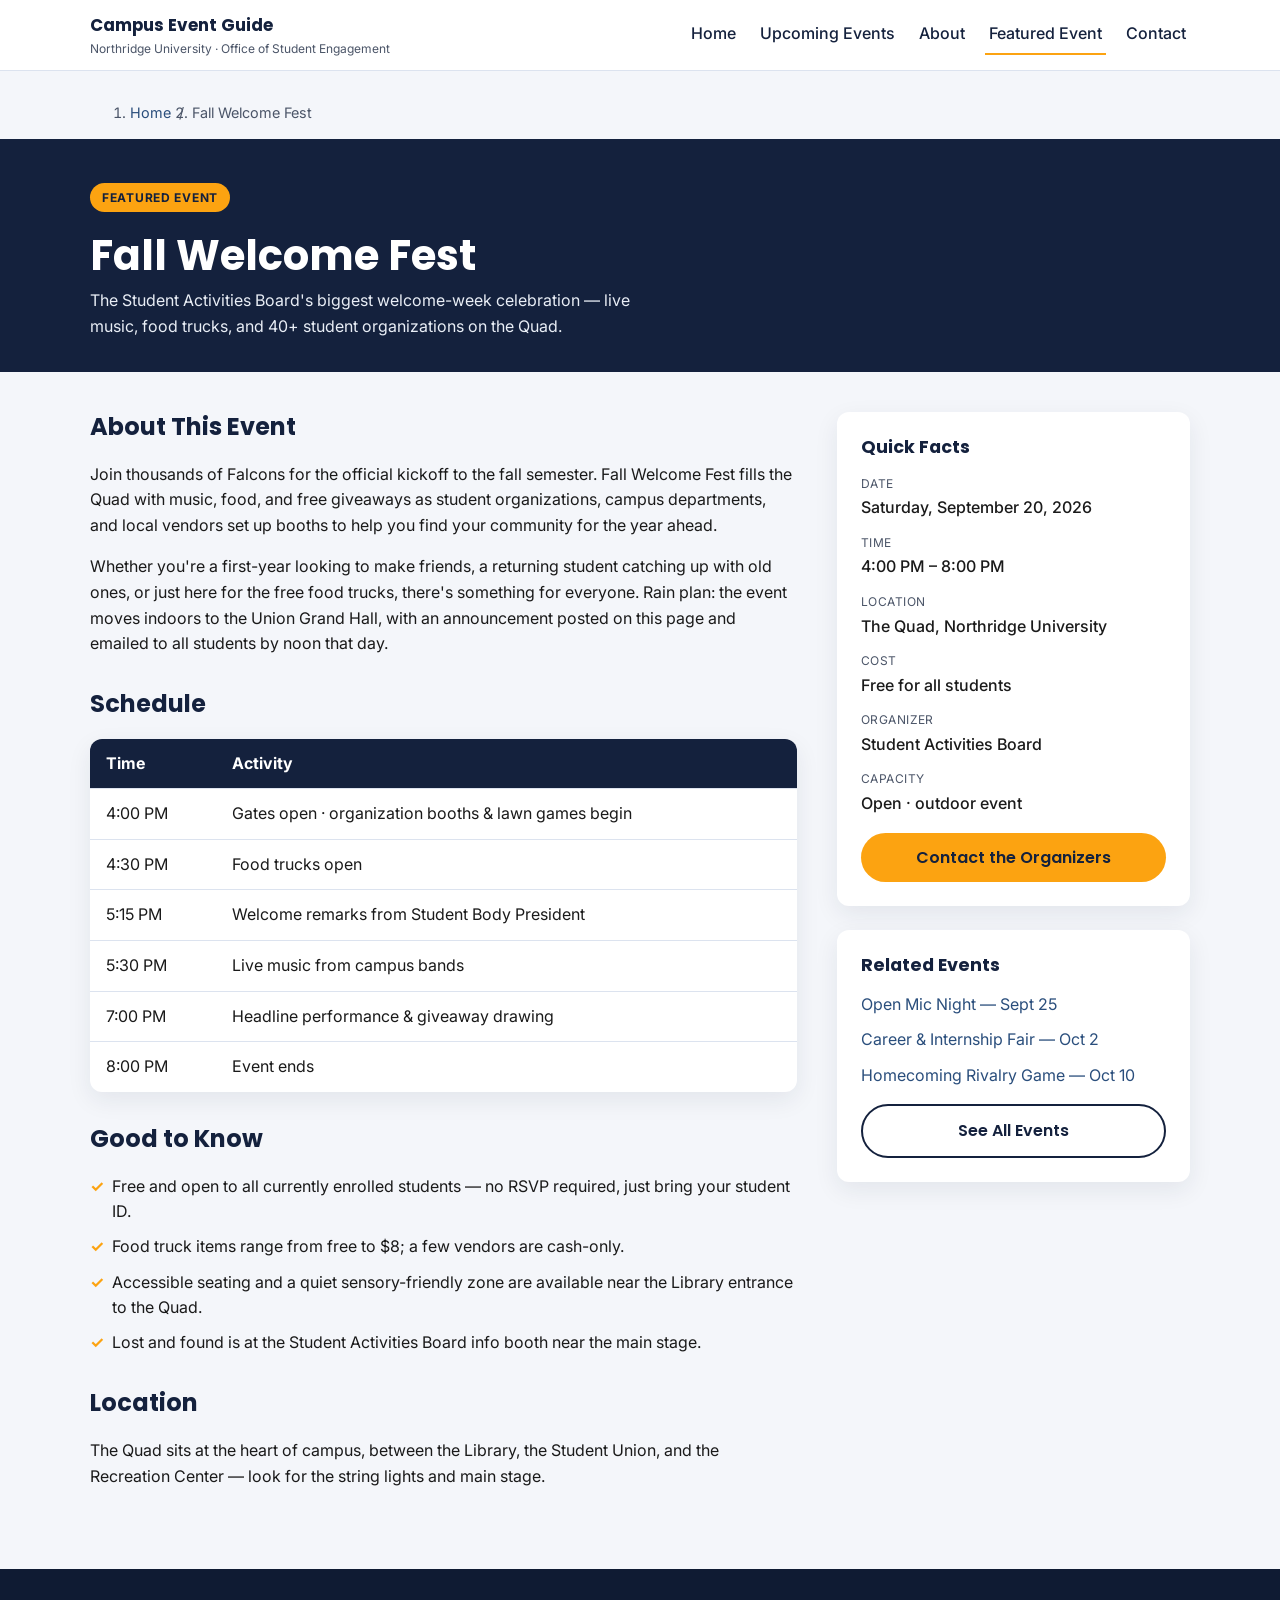
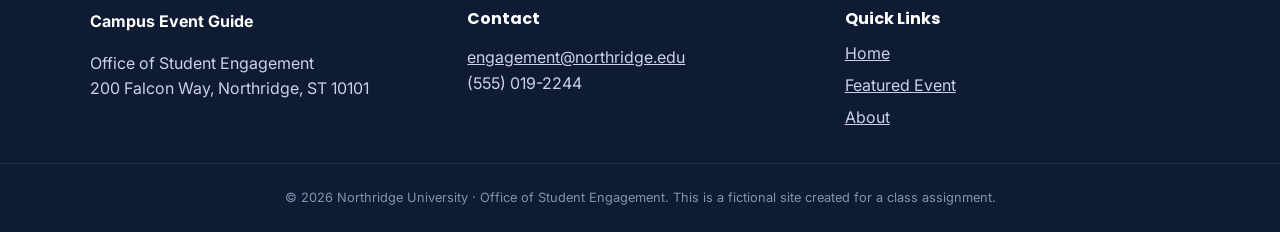
==== event.html @ b92c603f "Added index, event, and stylesheet files. Also created nav bar" ====
<!DOCTYPE html>
<html lang="en">
<head>
  <meta charset="UTF-8">
  <meta name="viewport" content="width=device-width, initial-scale=1.0">
  <title>Fall Welcome Fest | Campus Event Guide</title>
  <meta name="description" content="Details for the Fall Welcome Fest on the Quad — schedule, location, and everything you need to know, from the Northridge University Office of Student Engagement.">
  <link rel="preconnect" href="https://fonts.googleapis.com">
  <link rel="preconnect" href="https://fonts.gstatic.com" crossorigin>
  <link href="https://fonts.googleapis.com/css2?family=Inter:wght@400;500;600&family=Poppins:wght@600;700&display=swap" rel="stylesheet">
  <link rel="stylesheet" href="css/styles.css">
</head>
<body>
  <a class="skip-link" href="#main">Skip to main content</a>

  <header class="site-header">
    <div class="container header-inner">
      <a class="brand" href="index.html">
        <span class="brand-text">
          <strong>Campus Event Guide</strong>
          <small>Northridge University · Office of Student Engagement</small>
        </span>
      </a>
      <nav class="site-nav" aria-label="Primary">
        <ul>
          <li><a href="index.html">Home</a></li>
          <li><a href="index.html#events">Upcoming Events</a></li>
          <li><a href="index.html#about">About</a></li>
          <li><a href="event.html" aria-current="page">Featured Event</a></li>
          <li><a href="index.html#contact">Contact</a></li>
        </ul>
      </nav>
    </div>
  </header>

  <main id="main">
    <nav class="breadcrumb container" aria-label="Breadcrumb">
      <ol>
        <li><a href="index.html">Home</a></li>
        <li aria-current="page">Fall Welcome Fest</li>
      </ol>
    </nav>

    <section class="event-hero">
      <div class="container event-hero-content">
        <p class="tag">Featured Event</p>
        <h1>Fall Welcome Fest</h1>
        <p class="event-hero-lede">The Student Activities Board's biggest welcome-week celebration — live music, food trucks, and 40+ student organizations on the Quad.</p>
      </div>
    </section>

    <section class="event-details container">
      <div class="event-details-grid">
        <div class="event-main">
          <h2>About This Event</h2>
          <p>Join thousands of Falcons for the official kickoff to the fall semester. Fall Welcome Fest fills the Quad with music, food, and free giveaways as student organizations, campus departments, and local vendors set up booths to help you find your community for the year ahead.</p>
          <p>Whether you're a first-year looking to make friends, a returning student catching up with old ones, or just here for the free food trucks, there's something for everyone. Rain plan: the event moves indoors to the Union Grand Hall, with an announcement posted on this page and emailed to all students by noon that day.</p>

          <h2>Schedule</h2>
          <table class="schedule-table">
            <caption class="sr-only">Fall Welcome Fest schedule for September 20, 2026</caption>
            <thead>
              <tr>
                <th scope="col">Time</th>
                <th scope="col">Activity</th>
              </tr>
            </thead>
            <tbody>
              <tr><td>4:00 PM</td><td>Gates open · organization booths &amp; lawn games begin</td></tr>
              <tr><td>4:30 PM</td><td>Food trucks open</td></tr>
              <tr><td>5:15 PM</td><td>Welcome remarks from Student Body President</td></tr>
              <tr><td>5:30 PM</td><td>Live music from campus bands</td></tr>
              <tr><td>7:00 PM</td><td>Headline performance &amp; giveaway drawing</td></tr>
              <tr><td>8:00 PM</td><td>Event ends</td></tr>
            </tbody>
          </table>

          <h2>Good to Know</h2>
          <ul class="info-list">
            <li>Free and open to all currently enrolled students — no RSVP required, just bring your student ID.</li>
            <li>Food truck items range from free to $8; a few vendors are cash-only.</li>
            <li>Accessible seating and a quiet sensory-friendly zone are available near the Library entrance to the Quad.</li>
            <li>Lost and found is at the Student Activities Board info booth near the main stage.</li>
          </ul>

          <h2>Location</h2>
          <p>The Quad sits at the heart of campus, between the Library, the Student Union, and the Recreation Center — look for the string lights and main stage.</p>
        </div>

        <aside class="event-sidebar" aria-label="Event quick facts">
          <div class="fact-card">
            <h2>Quick Facts</h2>
            <dl>
              <dt>Date</dt>
              <dd>Saturday, September 20, 2026</dd>
              <dt>Time</dt>
              <dd>4:00 PM – 8:00 PM</dd>
              <dt>Location</dt>
              <dd>The Quad, Northridge University</dd>
              <dt>Cost</dt>
              <dd>Free for all students</dd>
              <dt>Organizer</dt>
              <dd>Student Activities Board</dd>
              <dt>Capacity</dt>
              <dd>Open · outdoor event</dd>
            </dl>
            <a class="btn btn-primary btn-block" href="mailto:engagement@northridge.edu?subject=Fall%20Welcome%20Fest%20Question">Contact the Organizers</a>
          </div>

          <div class="fact-card">
            <h2>Related Events</h2>
            <ul class="related-list">
              <li><a href="index.html#events">Open Mic Night — Sept 25</a></li>
              <li><a href="index.html#events">Career &amp; Internship Fair — Oct 2</a></li>
              <li><a href="index.html#events">Homecoming Rivalry Game — Oct 10</a></li>
            </ul>
            <a class="btn btn-ghost btn-block" href="index.html#events">See All Events</a>
          </div>
        </aside>
      </div>
    </section>
  </main>

  <footer class="site-footer">
    <div class="container footer-inner">
      <div>
        <div class="brand">
          <strong>Campus Event Guide</strong>
        </div>
        <p>Office of Student Engagement<br>
        200 Falcon Way, Northridge, ST 10101</p>
      </div>
      <div>
        <h3>Contact</h3>
        <p><a href="mailto:engagement@northridge.edu">engagement@northridge.edu</a><br>
        (555) 019-2244</p>
      </div>
      <div>
        <h3>Quick Links</h3>
        <ul class="footer-links">
          <li><a href="index.html">Home</a></li>
          <li><a href="event.html">Featured Event</a></li>
          <li><a href="index.html#about">About</a></li>
        </ul>
      </div>
    </div>
    <p class="copyright">© 2026 Northridge University · Office of Student Engagement. This is a fictional site created for a class assignment.</p>
  </footer>
</body>
</html>
---- css/styles.css ----
/* ===========================================================
   Campus Event Guide — Northridge University
   Mobile-first stylesheet. Breakpoints: 600px (tablet), 900px (desktop)
   =========================================================== */

:root {
  --color-navy: #14213D;
  --color-navy-light: #2A4E7C;
  --color-gold: #FCA311;
  --color-bg: #F4F6FA;
  --color-surface: #FFFFFF;
  --color-text: #1A1A1A;
  --color-text-muted: #4B5568;
  --color-border: #DCE3EF;

  --font-heading: "Poppins", "Segoe UI", Arial, sans-serif;
  --font-body: "Inter", "Segoe UI", Arial, sans-serif;

  --radius: 12px;
  --shadow: 0 8px 24px rgba(20, 33, 61, 0.08);
  --container-width: 1140px;
}

/* ---------- Reset ---------- */
*, *::before, *::after { box-sizing: border-box; }
html { scroll-behavior: smooth; }
body {
  margin: 0;
  font-family: var(--font-body);
  color: var(--color-text);
  background: var(--color-bg);
  line-height: 1.6;
}
img { max-width: 100%; display: block; }
a { color: var(--color-navy-light); }
h1, h2, h3 { font-family: var(--font-heading); color: var(--color-navy); line-height: 1.25; }
ul { margin: 0; padding: 0; list-style: none; }

.sr-only {
  position: absolute;
  width: 1px; height: 1px;
  padding: 0; margin: -1px;
  overflow: hidden;
  clip: rect(0, 0, 0, 0);
  white-space: nowrap;
  border: 0;
}

.skip-link {
  position: absolute;
  left: -999px;
  top: 0;
  background: var(--color-gold);
  color: var(--color-navy);
  padding: 0.75rem 1.25rem;
  font-weight: 600;
  z-index: 100;
  border-radius: 0 0 8px 0;
}
.skip-link:focus {
  left: 0;
}

:focus-visible {
  outline: 3px solid var(--color-gold);
  outline-offset: 2px;
}

.container {
  width: 100%;
  max-width: var(--container-width);
  margin-inline: auto;
  padding-inline: 1.25rem;
}

/* ---------- Buttons ---------- */
.btn {
  display: inline-block;
  font-family: var(--font-heading);
  font-weight: 600;
  text-decoration: none;
  padding: 0.75rem 1.5rem;
  border-radius: 999px;
  transition: transform 0.15s ease, box-shadow 0.15s ease;
}
.btn-primary {
  background: var(--color-gold);
  color: var(--color-navy);
}
.btn-primary:hover { transform: translateY(-2px); box-shadow: var(--shadow); }
.btn-ghost {
  background: transparent;
  color: var(--color-surface);
  border: 2px solid var(--color-surface);
}
.btn-ghost:hover { background: rgba(255,255,255,0.12); }
.event-details .btn-ghost {
  color: var(--color-navy);
  border-color: var(--color-navy);
}
.btn-block { display: block; text-align: center; margin-top: 1rem; }

/* ---------- Header ---------- */
.site-header {
  background: var(--color-surface);
  border-bottom: 1px solid var(--color-border);
  position: sticky;
  top: 0;
  z-index: 50;
}
.header-inner {
  display: flex;
  flex-direction: column;
  gap: 0.75rem;
  padding-block: 0.75rem;
}
.brand {
  display: flex;
  align-items: center;
  gap: 0.75rem;
  text-decoration: none;
  color: var(--color-navy);
}
.brand-text { display: flex; flex-direction: column; }
.brand-text strong { font-family: var(--font-heading); font-size: 1.05rem; }
.brand-text small { color: var(--color-text-muted); font-size: 0.75rem; }

.site-nav ul {
  display: flex;
  flex-wrap: wrap;
  gap: 0.25rem 1rem;
}
.site-nav a {
  display: inline-block;
  padding: 0.4rem 0.25rem;
  text-decoration: none;
  color: var(--color-navy);
  font-weight: 500;
  border-bottom: 2px solid transparent;
}
.site-nav a:hover,
.site-nav a[aria-current="page"] {
  border-bottom-color: var(--color-gold);
}

/* ---------- Hero ---------- */
.hero {
  color: var(--color-surface);
  background: var(--color-navy);
}
.hero-inner {
  padding-block: 4rem 3.5rem;
  max-width: 720px;
}
.eyebrow {
  text-transform: uppercase;
  letter-spacing: 0.08em;
  font-weight: 600;
  color: var(--color-gold);
  font-size: 0.85rem;
  margin: 0 0 0.5rem;
}
.hero h1 {
  color: var(--color-surface);
  font-size: 2rem;
  margin: 0 0 1rem;
}
.hero-lede {
  font-size: 1.05rem;
  color: #E9EEF6;
  margin: 0 0 1.75rem;
}
.hero-actions {
  display: flex;
  flex-wrap: wrap;
  gap: 0.85rem;
}

/* ---------- Featured event card ---------- */
.featured {
  padding-block: 3rem;
}
.featured-card {
  background: var(--color-surface);
  border-radius: var(--radius);
  box-shadow: var(--shadow);
  overflow: hidden;
  display: grid;
  grid-template-columns: 1fr;
}
.featured-content { padding: 1.75rem; }
.tag {
  display: inline-block;
  background: var(--color-gold);
  color: var(--color-navy);
  font-weight: 700;
  font-size: 0.75rem;
  text-transform: uppercase;
  letter-spacing: 0.06em;
  padding: 0.3rem 0.75rem;
  border-radius: 999px;
  margin-bottom: 0.75rem;
}
.featured-content h2 { font-size: 1.6rem; margin: 0 0 0.75rem; }
.meta-list {
  display: grid;
  gap: 0.35rem;
  margin: 0 0 1rem;
  color: var(--color-text-muted);
}
.featured-content p { margin: 0 0 1.25rem; }

/* ---------- Events grid ---------- */
.events { padding-block: 1rem 3.5rem; }
.events h2 { margin-bottom: 0.4rem; }
.section-lede { color: var(--color-text-muted); margin: 0 0 1.75rem; }

.event-grid {
  display: grid;
  grid-template-columns: 1fr;
  gap: 1.5rem;
}
.event-card {
  background: var(--color-surface);
  border-radius: var(--radius);
  box-shadow: var(--shadow);
  overflow: hidden;
  display: flex;
  flex-direction: column;
}
.event-card-body { padding: 1.25rem; }
.event-date {
  color: var(--color-gold);
  font-weight: 700;
  font-size: 0.85rem;
  text-transform: uppercase;
  letter-spacing: 0.03em;
  margin: 0 0 0.4rem;
}
.event-card h3 { margin: 0 0 0.35rem; font-size: 1.15rem; }
.event-location { color: var(--color-text-muted); margin: 0 0 0.6rem; font-size: 0.9rem; }
.event-card-body p:last-child { margin-bottom: 0; }

/* ---------- About ---------- */
.about { padding-block: 3.5rem; background: var(--color-navy); color: #E9EEF6; }
.about h2 { color: var(--color-surface); }
.about-inner { max-width: 800px; }
.org-list {
  display: flex;
  flex-wrap: wrap;
  gap: 0.6rem;
  margin-top: 1.5rem;
}
.org-list span {
  background: rgba(255,255,255,0.08);
  border: 1px solid rgba(255,255,255,0.2);
  padding: 0.4rem 0.9rem;
  border-radius: 999px;
  font-size: 0.85rem;
}

/* ---------- Footer ---------- */
.site-footer {
  background: #0F1B33;
  color: #C9D3E5;
  padding-block: 2.5rem 1.5rem;
}
.footer-inner {
  display: grid;
  gap: 2rem;
  grid-template-columns: 1fr;
}
.site-footer .brand { color: var(--color-surface); margin-bottom: 0.75rem; }
.site-footer h3 { color: var(--color-surface); font-size: 1rem; margin: 0 0 0.75rem; }
.site-footer a { color: #C9D3E5; }
.footer-links { display: grid; gap: 0.4rem; }
.copyright {
  text-align: center;
  font-size: 0.8rem;
  color: #8592AC;
  margin: 2rem 0 0;
  padding-top: 1.5rem;
  border-top: 1px solid rgba(255,255,255,0.08);
}

/* ---------- Breadcrumb ---------- */
.breadcrumb { padding-block: 1rem 0; }
.breadcrumb ol { display: flex; gap: 0.5rem; flex-wrap: wrap; font-size: 0.9rem; color: var(--color-text-muted); }
.breadcrumb li:not(:last-child)::after { content: "/"; margin-left: 0.5rem; }
.breadcrumb a { text-decoration: none; }

/* ---------- Event detail hero ---------- */
.event-hero {
  color: var(--color-surface);
  background: var(--color-navy);
  margin-top: 0.5rem;
}
.event-hero-content { padding-block: 2rem; }
.event-hero-content h1 { color: var(--color-surface); font-size: 1.9rem; margin: 0.4rem 0; }
.event-hero-lede { max-width: 560px; color: #E9EEF6; margin: 0; }

/* ---------- Event details layout ---------- */
.event-details { padding-block: 2.5rem 4rem; }
.event-details-grid {
  display: grid;
  grid-template-columns: 1fr;
  gap: 2.5rem;
}
.event-main h2 { margin-top: 2rem; }
.event-main h2:first-child { margin-top: 0; }

.schedule-table {
  width: 100%;
  border-collapse: collapse;
  background: var(--color-surface);
  border-radius: var(--radius);
  overflow: hidden;
  box-shadow: var(--shadow);
}
.schedule-table th, .schedule-table td {
  text-align: left;
  padding: 0.75rem 1rem;
  border-bottom: 1px solid var(--color-border);
}
.schedule-table th { background: var(--color-navy); color: var(--color-surface); }
.schedule-table tr:last-child td { border-bottom: none; }

.info-list { display: grid; gap: 0.6rem; }
.info-list li {
  padding-left: 1.4rem;
  position: relative;
}
.info-list li::before {
  content: "✓";
  position: absolute;
  left: 0;
  color: var(--color-gold);
  font-weight: 700;
}

/* ---------- Sidebar ---------- */
.event-sidebar { display: grid; gap: 1.5rem; align-content: start; }
.fact-card {
  background: var(--color-surface);
  border-radius: var(--radius);
  box-shadow: var(--shadow);
  padding: 1.5rem;
}
.fact-card h2 { font-size: 1.1rem; margin: 0 0 1rem; }
.fact-card dl { margin: 0; }
.fact-card dt {
  font-size: 0.75rem;
  text-transform: uppercase;
  letter-spacing: 0.04em;
  color: var(--color-text-muted);
  margin-top: 0.75rem;
}
.fact-card dt:first-child { margin-top: 0; }
.fact-card dd { margin: 0.15rem 0 0; font-weight: 500; }
.related-list { display: grid; gap: 0.6rem; }
.related-list a { text-decoration: none; }
.related-list a:hover { text-decoration: underline; }

/* ===========================================================
   Tablet and up
   =========================================================== */
@media (min-width: 600px) {
  .header-inner {
    flex-direction: row;
    align-items: center;
    justify-content: space-between;
  }
  .hero h1 { font-size: 2.5rem; }
  .event-grid { grid-template-columns: repeat(2, 1fr); }
  .footer-inner { grid-template-columns: repeat(3, 1fr); }
}

/* ===========================================================
   Desktop and up
   =========================================================== */
@media (min-width: 900px) {
  .hero h1 { font-size: 3rem; }
  .hero-inner { padding-block: 6rem 5rem; }
  .event-grid { grid-template-columns: repeat(3, 1fr); }
  .event-details-grid { grid-template-columns: 2fr 1fr; }
  .event-hero-content h1 { font-size: 2.6rem; }
}
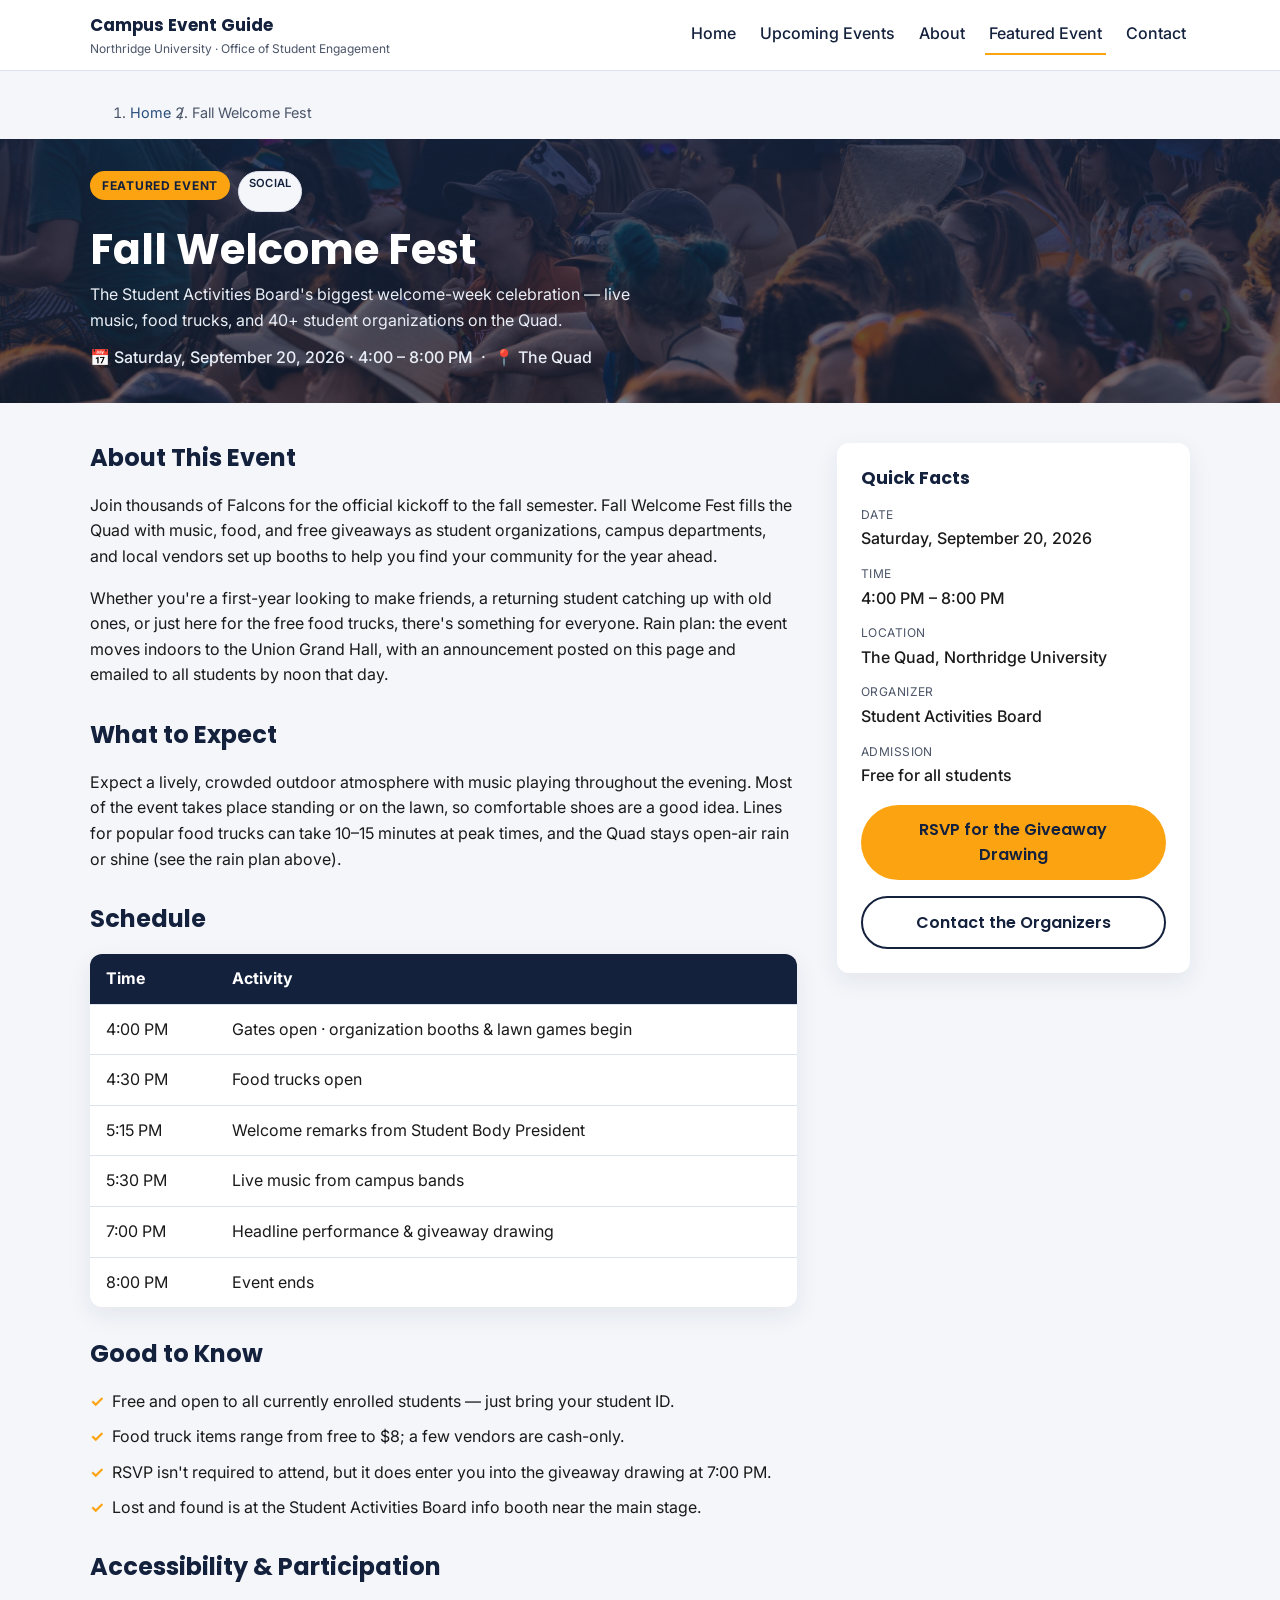
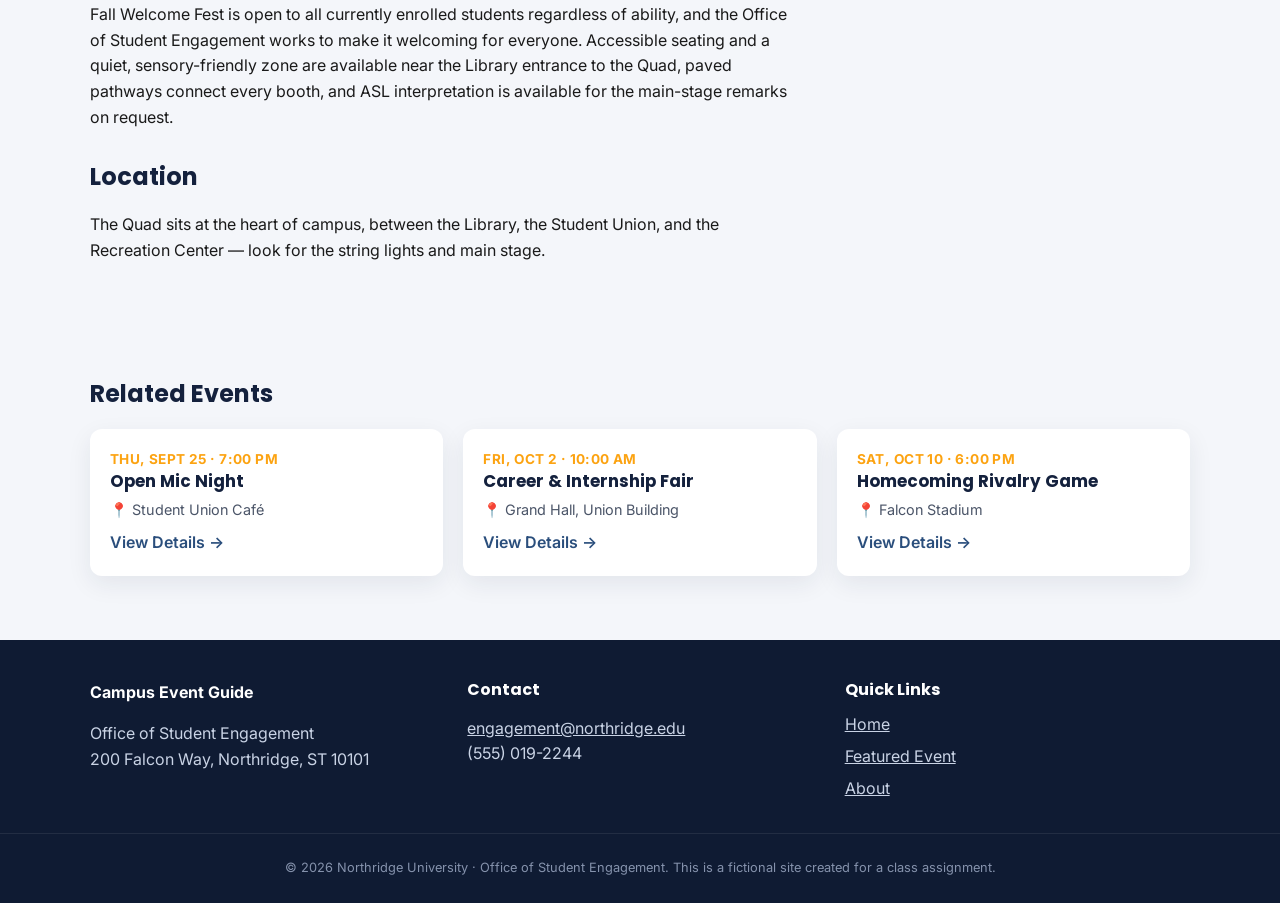
==== commit 340a1479: "Rebuilt event.html" ====
--- a/event.html
+++ b/event.html
@@ -42,10 +42,16 @@
     </nav>
 
     <section class="event-hero">
+      <img class="event-hero-img" src="images/welcome-fest.jpg" alt="Wide view of festival tents and string lights on the Quad during Fall Welcome Fest">
+      <div class="hero-overlay"></div>
       <div class="container event-hero-content">
-        <p class="tag">Featured Event</p>
+        <div class="event-hero-tags">
+          <span class="tag">Featured Event</span>
+          <span class="category-tag">Social</span>
+        </div>
         <h1>Fall Welcome Fest</h1>
         <p class="event-hero-lede">The Student Activities Board's biggest welcome-week celebration — live music, food trucks, and 40+ student organizations on the Quad.</p>
+        <p class="event-hero-meta">📅 Saturday, September 20, 2026 · 4:00 – 8:00 PM &nbsp;·&nbsp; 📍 The Quad</p>
       </div>
     </section>
 
@@ -55,6 +61,9 @@
           <h2>About This Event</h2>
           <p>Join thousands of Falcons for the official kickoff to the fall semester. Fall Welcome Fest fills the Quad with music, food, and free giveaways as student organizations, campus departments, and local vendors set up booths to help you find your community for the year ahead.</p>
           <p>Whether you're a first-year looking to make friends, a returning student catching up with old ones, or just here for the free food trucks, there's something for everyone. Rain plan: the event moves indoors to the Union Grand Hall, with an announcement posted on this page and emailed to all students by noon that day.</p>
+
+          <h2>What to Expect</h2>
+          <p>Expect a lively, crowded outdoor atmosphere with music playing throughout the evening. Most of the event takes place standing or on the lawn, so comfortable shoes are a good idea. Lines for popular food trucks can take 10–15 minutes at peak times, and the Quad stays open-air rain or shine (see the rain plan above).</p>
 
           <h2>Schedule</h2>
           <table class="schedule-table">
@@ -77,11 +86,14 @@
 
           <h2>Good to Know</h2>
           <ul class="info-list">
-            <li>Free and open to all currently enrolled students — no RSVP required, just bring your student ID.</li>
+            <li>Free and open to all currently enrolled students — just bring your student ID.</li>
             <li>Food truck items range from free to $8; a few vendors are cash-only.</li>
-            <li>Accessible seating and a quiet sensory-friendly zone are available near the Library entrance to the Quad.</li>
+            <li>RSVP isn't required to attend, but it does enter you into the giveaway drawing at 7:00 PM.</li>
             <li>Lost and found is at the Student Activities Board info booth near the main stage.</li>
           </ul>
+
+          <h2>Accessibility &amp; Participation</h2>
+          <p>Fall Welcome Fest is open to all currently enrolled students regardless of ability, and the Office of Student Engagement works to make it welcoming for everyone. Accessible seating and a quiet, sensory-friendly zone are available near the Library entrance to the Quad, paved pathways connect every booth, and ASL interpretation is available for the main-stage remarks on request.</p>
 
           <h2>Location</h2>
           <p>The Quad sits at the heart of campus, between the Library, the Student Union, and the Recreation Center — look for the string lights and main stage.</p>
@@ -97,27 +109,40 @@
               <dd>4:00 PM – 8:00 PM</dd>
               <dt>Location</dt>
               <dd>The Quad, Northridge University</dd>
-              <dt>Cost</dt>
-              <dd>Free for all students</dd>
               <dt>Organizer</dt>
               <dd>Student Activities Board</dd>
-              <dt>Capacity</dt>
-              <dd>Open · outdoor event</dd>
+              <dt>Admission</dt>
+              <dd>Free for all students</dd>
             </dl>
-            <a class="btn btn-primary btn-block" href="mailto:engagement@northridge.edu?subject=Fall%20Welcome%20Fest%20Question">Contact the Organizers</a>
-          </div>
-
-          <div class="fact-card">
-            <h2>Related Events</h2>
-            <ul class="related-list">
-              <li><a href="index.html#events">Open Mic Night — Sept 25</a></li>
-              <li><a href="index.html#events">Career &amp; Internship Fair — Oct 2</a></li>
-              <li><a href="index.html#events">Homecoming Rivalry Game — Oct 10</a></li>
-            </ul>
-            <a class="btn btn-ghost btn-block" href="index.html#events">See All Events</a>
+            <a class="btn btn-primary btn-block" href="mailto:engagement@northridge.edu?subject=Fall%20Welcome%20Fest%20RSVP">RSVP for the Giveaway Drawing</a>
+            <a class="btn btn-ghost btn-block" href="mailto:engagement@northridge.edu?subject=Fall%20Welcome%20Fest%20Question">Contact the Organizers</a>
           </div>
         </aside>
       </div>
+    </section>
+
+    <section class="related-events container" aria-labelledby="related-heading">
+      <h2 id="related-heading">Related Events</h2>
+      <ul class="related-events-list">
+        <li class="related-event-card">
+          <p class="event-date">Thu, Sept 25 · 7:00 PM</p>
+          <h3>Open Mic Night</h3>
+          <p class="event-location">📍 Student Union Café</p>
+          <a class="details-link" href="index.html#events" aria-label="View details for Open Mic Night">View Details →</a>
+        </li>
+        <li class="related-event-card">
+          <p class="event-date">Fri, Oct 2 · 10:00 AM</p>
+          <h3>Career &amp; Internship Fair</h3>
+          <p class="event-location">📍 Grand Hall, Union Building</p>
+          <a class="details-link" href="index.html#events" aria-label="View details for the Career and Internship Fair">View Details →</a>
+        </li>
+        <li class="related-event-card">
+          <p class="event-date">Sat, Oct 10 · 6:00 PM</p>
+          <h3>Homecoming Rivalry Game</h3>
+          <p class="event-location">📍 Falcon Stadium</p>
+          <a class="details-link" href="index.html#events" aria-label="View details for the Homecoming Rivalry Game">View Details →</a>
+        </li>
+      </ul>
     </section>
   </main>
 
--- a/css/styles.css
+++ b/css/styles.css
@@ -145,10 +145,28 @@
 
 /* ---------- Hero ---------- */
 .hero {
+  position: relative;
   color: var(--color-surface);
   background: var(--color-navy);
+  overflow: hidden;
+}
+.hero-bg {
+  position: absolute;
+  inset: 0;
+  width: 100%;
+  height: 100%;
+  object-fit: cover;
+  z-index: 0;
+}
+.hero-overlay {
+  position: absolute;
+  inset: 0;
+  background: linear-gradient(180deg, rgba(20, 33, 61, 0.8), rgba(20, 33, 61, 0.6));
+  z-index: 1;
 }
 .hero-inner {
+  position: relative;
+  z-index: 2;
   padding-block: 4rem 3.5rem;
   max-width: 720px;
 }
@@ -228,36 +246,51 @@
   display: flex;
   flex-direction: column;
 }
-.event-card-body { padding: 1.25rem; }
+.event-card img { width: 100%; height: 170px; object-fit: cover; }
+.event-card-body { padding: 1.25rem; display: flex; flex-direction: column; flex-grow: 1; }
+.event-card-meta {
+  display: flex;
+  align-items: center;
+  justify-content: space-between;
+  gap: 0.5rem;
+  margin: 0 0 0.4rem;
+}
 .event-date {
   color: var(--color-gold);
   font-weight: 700;
   font-size: 0.85rem;
   text-transform: uppercase;
   letter-spacing: 0.03em;
-  margin: 0 0 0.4rem;
+  margin: 0;
+}
+.category-tag {
+  flex-shrink: 0;
+  background: var(--color-bg);
+  color: var(--color-navy);
+  border: 1px solid var(--color-border);
+  font-size: 0.7rem;
+  font-weight: 600;
+  text-transform: uppercase;
+  letter-spacing: 0.03em;
+  padding: 0.2rem 0.6rem;
+  border-radius: 999px;
 }
 .event-card h3 { margin: 0 0 0.35rem; font-size: 1.15rem; }
 .event-location { color: var(--color-text-muted); margin: 0 0 0.6rem; font-size: 0.9rem; }
-.event-card-body p:last-child { margin-bottom: 0; }
+.event-card-body p:last-of-type { margin-bottom: 1rem; }
+.details-link {
+  display: inline-block;
+  margin-top: auto;
+  font-weight: 600;
+  text-decoration: none;
+}
+.details-link:hover { text-decoration: underline; }
 
 /* ---------- About ---------- */
 .about { padding-block: 3.5rem; background: var(--color-navy); color: #E9EEF6; }
 .about h2 { color: var(--color-surface); }
 .about-inner { max-width: 800px; }
-.org-list {
-  display: flex;
-  flex-wrap: wrap;
-  gap: 0.6rem;
-  margin-top: 1.5rem;
-}
-.org-list span {
-  background: rgba(255,255,255,0.08);
-  border: 1px solid rgba(255,255,255,0.2);
-  padding: 0.4rem 0.9rem;
-  border-radius: 999px;
-  font-size: 0.85rem;
-}
+.about-benefits { margin-top: 1.5rem; }
 
 /* ---------- Footer ---------- */
 .site-footer {
@@ -291,13 +324,25 @@
 
 /* ---------- Event detail hero ---------- */
 .event-hero {
+  position: relative;
   color: var(--color-surface);
   background: var(--color-navy);
+  overflow: hidden;
   margin-top: 0.5rem;
 }
-.event-hero-content { padding-block: 2rem; }
+.event-hero-img {
+  position: absolute;
+  inset: 0;
+  width: 100%;
+  height: 100%;
+  object-fit: cover;
+  z-index: 0;
+}
+.event-hero-content { position: relative; z-index: 2; padding-block: 2rem; }
+.event-hero-tags { display: flex; flex-wrap: wrap; gap: 0.5rem; margin-bottom: 0.75rem; }
 .event-hero-content h1 { color: var(--color-surface); font-size: 1.9rem; margin: 0.4rem 0; }
-.event-hero-lede { max-width: 560px; color: #E9EEF6; margin: 0; }
+.event-hero-lede { max-width: 560px; color: #E9EEF6; margin: 0 0 0.75rem; }
+.event-hero-meta { max-width: 560px; color: #E9EEF6; margin: 0; font-weight: 500; }
 
 /* ---------- Event details layout ---------- */
 .event-details { padding-block: 2.5rem 4rem; }
@@ -357,9 +402,23 @@
 }
 .fact-card dt:first-child { margin-top: 0; }
 .fact-card dd { margin: 0.15rem 0 0; font-weight: 500; }
-.related-list { display: grid; gap: 0.6rem; }
-.related-list a { text-decoration: none; }
-.related-list a:hover { text-decoration: underline; }
+
+/* ---------- Related events (flexbox, wraps) ---------- */
+.related-events { padding-block: 1rem 4rem; }
+.related-events h2 { margin-bottom: 1.25rem; }
+.related-events-list {
+  display: flex;
+  flex-wrap: wrap;
+  gap: 1.25rem;
+}
+.related-event-card {
+  flex: 1 1 220px;
+  background: var(--color-surface);
+  border-radius: var(--radius);
+  box-shadow: var(--shadow);
+  padding: 1.25rem;
+}
+.related-event-card h3 { margin: 0 0 0.35rem; font-size: 1.05rem; }
 
 /* ===========================================================
    Tablet and up
@@ -383,5 +442,6 @@
   .hero-inner { padding-block: 6rem 5rem; }
   .event-grid { grid-template-columns: repeat(3, 1fr); }
   .event-details-grid { grid-template-columns: 2fr 1fr; }
+  .event-hero-img { height: 380px; }
   .event-hero-content h1 { font-size: 2.6rem; }
 }
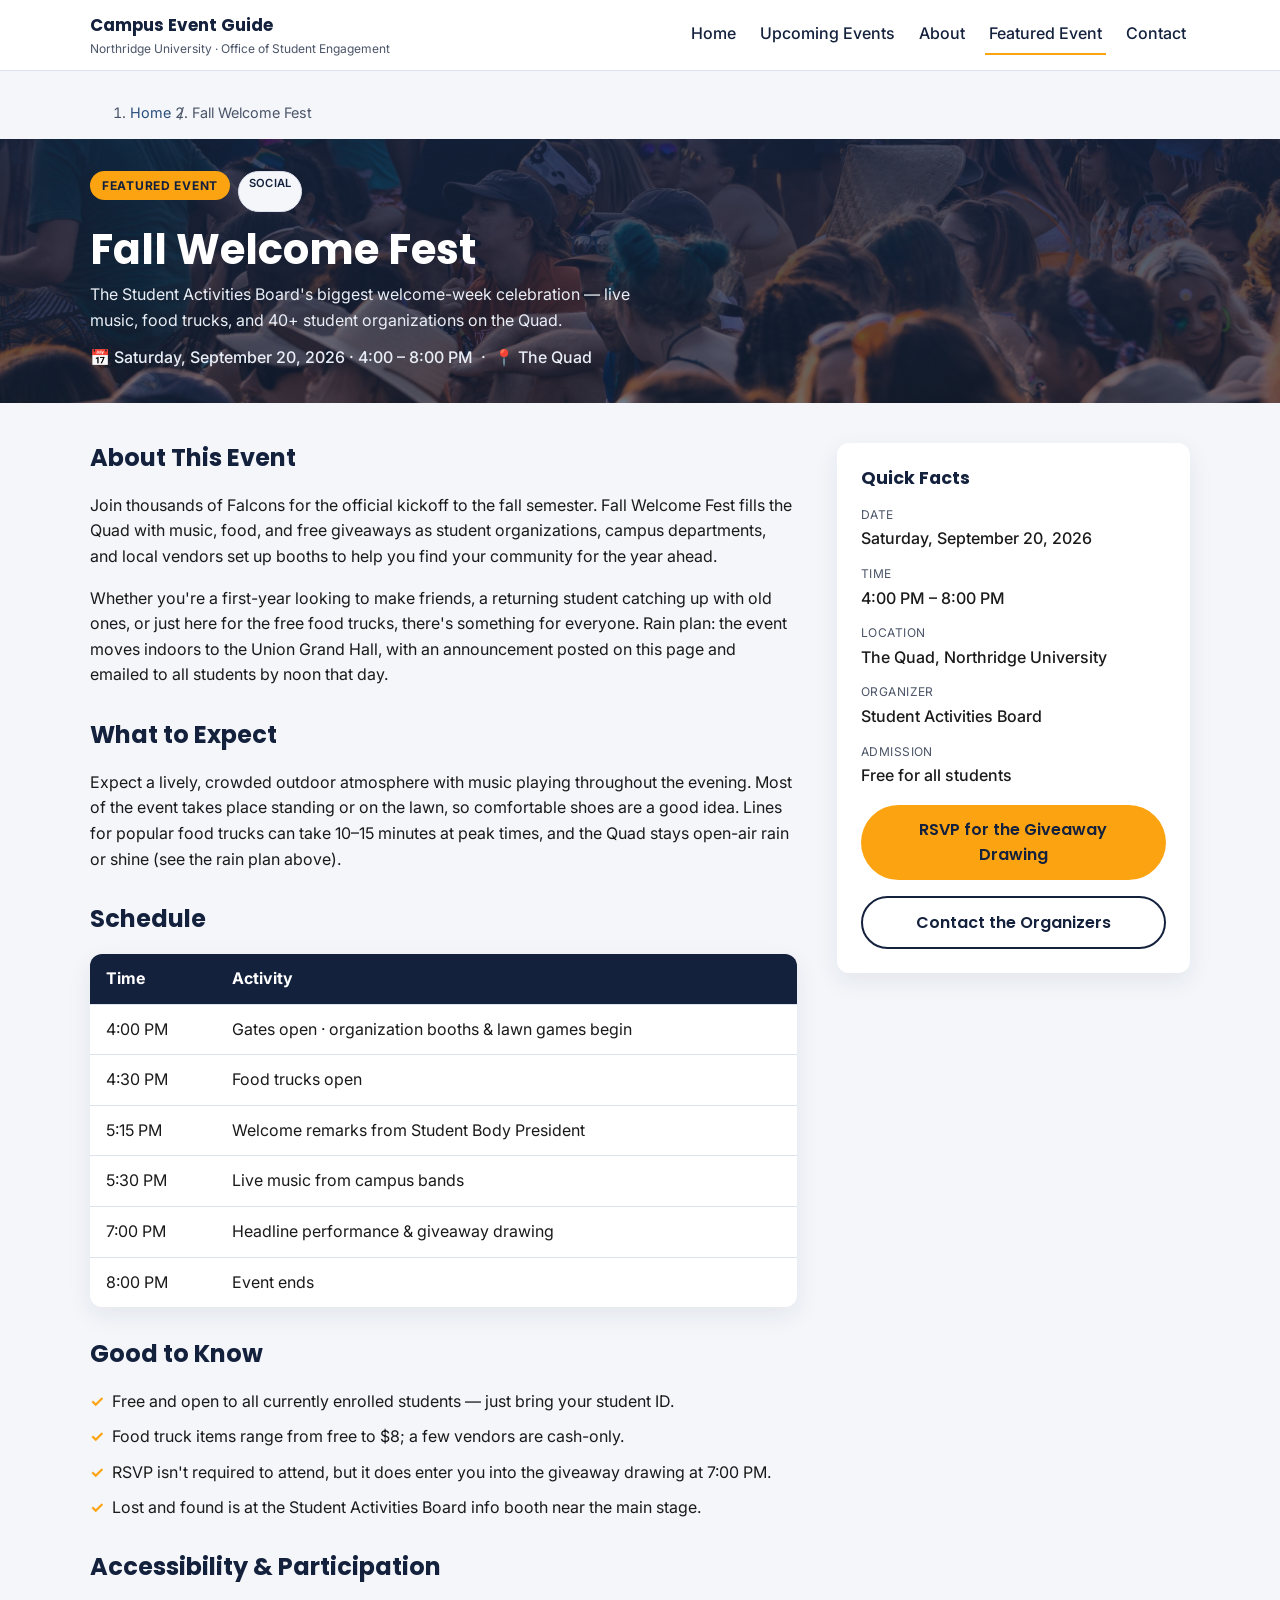
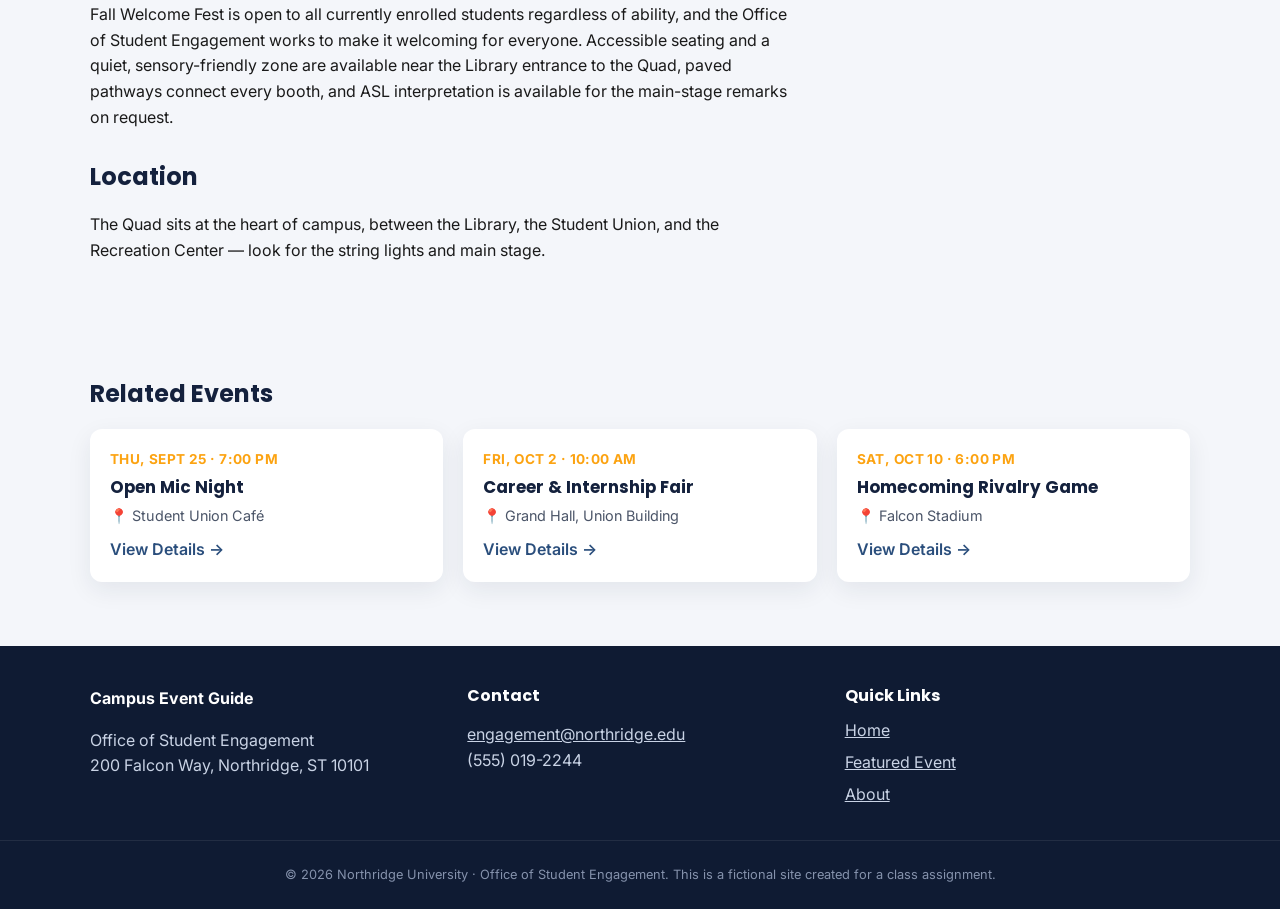
==== commit 8fe68683: "Made some adjustments to CSS" ====
--- a/event.html
+++ b/event.html
@@ -42,7 +42,10 @@
     </nav>
 
     <section class="event-hero">
-      <img class="event-hero-img" src="images/welcome-fest.jpg" alt="Wide view of festival tents and string lights on the Quad during Fall Welcome Fest">
+      <figure class="hero-media">
+        <img class="event-hero-img" src="images/welcome-fest.jpg" alt="Wide view of festival tents and string lights on the Quad during Fall Welcome Fest">
+        <figcaption class="sr-only">Crowd enjoying last year's Fall Welcome Fest at sunset</figcaption>
+      </figure>
       <div class="hero-overlay"></div>
       <div class="container event-hero-content">
         <div class="event-hero-tags">
@@ -51,13 +54,13 @@
         </div>
         <h1>Fall Welcome Fest</h1>
         <p class="event-hero-lede">The Student Activities Board's biggest welcome-week celebration — live music, food trucks, and 40+ student organizations on the Quad.</p>
-        <p class="event-hero-meta">📅 Saturday, September 20, 2026 · 4:00 – 8:00 PM &nbsp;·&nbsp; 📍 The Quad</p>
+        <p class="event-hero-meta">📅 <time datetime="2026-09-20T16:00">Saturday, September 20, 2026 · 4:00 – 8:00 PM</time> &nbsp;·&nbsp; 📍 The Quad</p>
       </div>
     </section>
 
     <section class="event-details container">
       <div class="event-details-grid">
-        <div class="event-main">
+        <article class="event-main">
           <h2>About This Event</h2>
           <p>Join thousands of Falcons for the official kickoff to the fall semester. Fall Welcome Fest fills the Quad with music, food, and free giveaways as student organizations, campus departments, and local vendors set up booths to help you find your community for the year ahead.</p>
           <p>Whether you're a first-year looking to make friends, a returning student catching up with old ones, or just here for the free food trucks, there's something for everyone. Rain plan: the event moves indoors to the Union Grand Hall, with an announcement posted on this page and emailed to all students by noon that day.</p>
@@ -75,12 +78,12 @@
               </tr>
             </thead>
             <tbody>
-              <tr><td>4:00 PM</td><td>Gates open · organization booths &amp; lawn games begin</td></tr>
-              <tr><td>4:30 PM</td><td>Food trucks open</td></tr>
-              <tr><td>5:15 PM</td><td>Welcome remarks from Student Body President</td></tr>
-              <tr><td>5:30 PM</td><td>Live music from campus bands</td></tr>
-              <tr><td>7:00 PM</td><td>Headline performance &amp; giveaway drawing</td></tr>
-              <tr><td>8:00 PM</td><td>Event ends</td></tr>
+              <tr><td><time datetime="16:00">4:00 PM</time></td><td>Gates open · organization booths &amp; lawn games begin</td></tr>
+              <tr><td><time datetime="16:30">4:30 PM</time></td><td>Food trucks open</td></tr>
+              <tr><td><time datetime="17:15">5:15 PM</time></td><td>Welcome remarks from Student Body President</td></tr>
+              <tr><td><time datetime="17:30">5:30 PM</time></td><td>Live music from campus bands</td></tr>
+              <tr><td><time datetime="19:00">7:00 PM</time></td><td>Headline performance &amp; giveaway drawing</td></tr>
+              <tr><td><time datetime="20:00">8:00 PM</time></td><td>Event ends</td></tr>
             </tbody>
           </table>
 
@@ -97,16 +100,16 @@
 
           <h2>Location</h2>
           <p>The Quad sits at the heart of campus, between the Library, the Student Union, and the Recreation Center — look for the string lights and main stage.</p>
-        </div>
+        </article>
 
         <aside class="event-sidebar" aria-label="Event quick facts">
           <div class="fact-card">
             <h2>Quick Facts</h2>
             <dl>
               <dt>Date</dt>
-              <dd>Saturday, September 20, 2026</dd>
+              <dd><time datetime="2026-09-20">Saturday, September 20, 2026</time></dd>
               <dt>Time</dt>
-              <dd>4:00 PM – 8:00 PM</dd>
+              <dd><time datetime="16:00">4:00 PM</time> – <time datetime="20:00">8:00 PM</time></dd>
               <dt>Location</dt>
               <dd>The Quad, Northridge University</dd>
               <dt>Organizer</dt>
@@ -124,23 +127,29 @@
     <section class="related-events container" aria-labelledby="related-heading">
       <h2 id="related-heading">Related Events</h2>
       <ul class="related-events-list">
-        <li class="related-event-card">
-          <p class="event-date">Thu, Sept 25 · 7:00 PM</p>
-          <h3>Open Mic Night</h3>
-          <p class="event-location">📍 Student Union Café</p>
-          <a class="details-link" href="index.html#events" aria-label="View details for Open Mic Night">View Details →</a>
+        <li>
+          <article class="related-event-card">
+            <p class="event-date"><time datetime="2026-09-25T19:00">Thu, Sept 25 · 7:00 PM</time></p>
+            <h3>Open Mic Night</h3>
+            <p class="event-location">📍 Student Union Café</p>
+            <a class="details-link" href="index.html#events" aria-label="View details for Open Mic Night">View Details →</a>
+          </article>
         </li>
-        <li class="related-event-card">
-          <p class="event-date">Fri, Oct 2 · 10:00 AM</p>
-          <h3>Career &amp; Internship Fair</h3>
-          <p class="event-location">📍 Grand Hall, Union Building</p>
-          <a class="details-link" href="index.html#events" aria-label="View details for the Career and Internship Fair">View Details →</a>
+        <li>
+          <article class="related-event-card">
+            <p class="event-date"><time datetime="2026-10-02T10:00">Fri, Oct 2 · 10:00 AM</time></p>
+            <h3>Career &amp; Internship Fair</h3>
+            <p class="event-location">📍 Grand Hall, Union Building</p>
+            <a class="details-link" href="index.html#events" aria-label="View details for the Career and Internship Fair">View Details →</a>
+          </article>
         </li>
-        <li class="related-event-card">
-          <p class="event-date">Sat, Oct 10 · 6:00 PM</p>
-          <h3>Homecoming Rivalry Game</h3>
-          <p class="event-location">📍 Falcon Stadium</p>
-          <a class="details-link" href="index.html#events" aria-label="View details for the Homecoming Rivalry Game">View Details →</a>
+        <li>
+          <article class="related-event-card">
+            <p class="event-date"><time datetime="2026-10-10T18:00">Sat, Oct 10 · 6:00 PM</time></p>
+            <h3>Homecoming Rivalry Game</h3>
+            <p class="event-location">📍 Falcon Stadium</p>
+            <a class="details-link" href="index.html#events" aria-label="View details for the Homecoming Rivalry Game">View Details →</a>
+          </article>
         </li>
       </ul>
     </section>
--- a/css/styles.css
+++ b/css/styles.css
@@ -1,8 +1,3 @@
-/* ===========================================================
-   Campus Event Guide — Northridge University
-   Mobile-first stylesheet. Breakpoints: 600px (tablet), 900px (desktop)
-   =========================================================== */
-
 :root {
   --color-navy: #14213D;
   --color-navy-light: #2A4E7C;
@@ -21,7 +16,6 @@
   --container-width: 1140px;
 }
 
-/* ---------- Reset ---------- */
 *, *::before, *::after { box-sizing: border-box; }
 html { scroll-behavior: smooth; }
 body {
@@ -32,6 +26,7 @@
   line-height: 1.6;
 }
 img { max-width: 100%; display: block; }
+figure { margin: 0; }
 a { color: var(--color-navy-light); }
 h1, h2, h3 { font-family: var(--font-heading); color: var(--color-navy); line-height: 1.25; }
 ul { margin: 0; padding: 0; list-style: none; }
@@ -73,7 +68,6 @@
   padding-inline: 1.25rem;
 }
 
-/* ---------- Buttons ---------- */
 .btn {
   display: inline-block;
   font-family: var(--font-heading);
@@ -100,7 +94,6 @@
 }
 .btn-block { display: block; text-align: center; margin-top: 1rem; }
 
-/* ---------- Header ---------- */
 .site-header {
   background: var(--color-surface);
   border-bottom: 1px solid var(--color-border);
@@ -143,7 +136,6 @@
   border-bottom-color: var(--color-gold);
 }
 
-/* ---------- Hero ---------- */
 .hero {
   position: relative;
   color: var(--color-surface);
@@ -194,7 +186,6 @@
   gap: 0.85rem;
 }
 
-/* ---------- Featured event card ---------- */
 .featured {
   padding-block: 3rem;
 }
@@ -228,7 +219,6 @@
 }
 .featured-content p { margin: 0 0 1.25rem; }
 
-/* ---------- Events grid ---------- */
 .events { padding-block: 1rem 3.5rem; }
 .events h2 { margin-bottom: 0.4rem; }
 .section-lede { color: var(--color-text-muted); margin: 0 0 1.75rem; }
@@ -238,7 +228,10 @@
   grid-template-columns: 1fr;
   gap: 1.5rem;
 }
+.event-grid > li { display: flex; }
 .event-card {
+  flex: 1 1 auto;
+  width: 100%;
   background: var(--color-surface);
   border-radius: var(--radius);
   box-shadow: var(--shadow);
@@ -246,22 +239,16 @@
   display: flex;
   flex-direction: column;
 }
-.event-card img { width: 100%; height: 170px; object-fit: cover; }
+.event-card-media { position: relative; }
+.event-card-media img { width: 100%; height: 170px; object-fit: cover; }
 .event-card-body { padding: 1.25rem; display: flex; flex-direction: column; flex-grow: 1; }
-.event-card-meta {
-  display: flex;
-  align-items: center;
-  justify-content: space-between;
-  gap: 0.5rem;
-  margin: 0 0 0.4rem;
-}
 .event-date {
   color: var(--color-gold);
   font-weight: 700;
   font-size: 0.85rem;
   text-transform: uppercase;
   letter-spacing: 0.03em;
-  margin: 0;
+  margin: 0 0 0.4rem;
 }
 .category-tag {
   flex-shrink: 0;
@@ -274,6 +261,13 @@
   letter-spacing: 0.03em;
   padding: 0.2rem 0.6rem;
   border-radius: 999px;
+}
+.event-card-media .category-tag {
+  position: absolute;
+  top: 0.75rem;
+  right: 0.75rem;
+  background: rgba(255, 255, 255, 0.92);
+  box-shadow: var(--shadow);
 }
 .event-card h3 { margin: 0 0 0.35rem; font-size: 1.15rem; }
 .event-location { color: var(--color-text-muted); margin: 0 0 0.6rem; font-size: 0.9rem; }
@@ -286,13 +280,11 @@
 }
 .details-link:hover { text-decoration: underline; }
 
-/* ---------- About ---------- */
 .about { padding-block: 3.5rem; background: var(--color-navy); color: #E9EEF6; }
 .about h2 { color: var(--color-surface); }
 .about-inner { max-width: 800px; }
 .about-benefits { margin-top: 1.5rem; }
 
-/* ---------- Footer ---------- */
 .site-footer {
   background: #0F1B33;
   color: #C9D3E5;
@@ -316,13 +308,11 @@
   border-top: 1px solid rgba(255,255,255,0.08);
 }
 
-/* ---------- Breadcrumb ---------- */
 .breadcrumb { padding-block: 1rem 0; }
 .breadcrumb ol { display: flex; gap: 0.5rem; flex-wrap: wrap; font-size: 0.9rem; color: var(--color-text-muted); }
 .breadcrumb li:not(:last-child)::after { content: "/"; margin-left: 0.5rem; }
 .breadcrumb a { text-decoration: none; }
 
-/* ---------- Event detail hero ---------- */
 .event-hero {
   position: relative;
   color: var(--color-surface);
@@ -344,7 +334,6 @@
 .event-hero-lede { max-width: 560px; color: #E9EEF6; margin: 0 0 0.75rem; }
 .event-hero-meta { max-width: 560px; color: #E9EEF6; margin: 0; font-weight: 500; }
 
-/* ---------- Event details layout ---------- */
 .event-details { padding-block: 2.5rem 4rem; }
 .event-details-grid {
   display: grid;
@@ -383,7 +372,6 @@
   font-weight: 700;
 }
 
-/* ---------- Sidebar ---------- */
 .event-sidebar { display: grid; gap: 1.5rem; align-content: start; }
 .fact-card {
   background: var(--color-surface);
@@ -403,7 +391,6 @@
 .fact-card dt:first-child { margin-top: 0; }
 .fact-card dd { margin: 0.15rem 0 0; font-weight: 500; }
 
-/* ---------- Related events (flexbox, wraps) ---------- */
 .related-events { padding-block: 1rem 4rem; }
 .related-events h2 { margin-bottom: 1.25rem; }
 .related-events-list {
@@ -411,8 +398,9 @@
   flex-wrap: wrap;
   gap: 1.25rem;
 }
+.related-events-list > li { flex: 1 1 220px; }
 .related-event-card {
-  flex: 1 1 220px;
+  height: 100%;
   background: var(--color-surface);
   border-radius: var(--radius);
   box-shadow: var(--shadow);
@@ -420,9 +408,6 @@
 }
 .related-event-card h3 { margin: 0 0 0.35rem; font-size: 1.05rem; }
 
-/* ===========================================================
-   Tablet and up
-   =========================================================== */
 @media (min-width: 600px) {
   .header-inner {
     flex-direction: row;
@@ -434,9 +419,6 @@
   .footer-inner { grid-template-columns: repeat(3, 1fr); }
 }
 
-/* ===========================================================
-   Desktop and up
-   =========================================================== */
 @media (min-width: 900px) {
   .hero h1 { font-size: 3rem; }
   .hero-inner { padding-block: 6rem 5rem; }
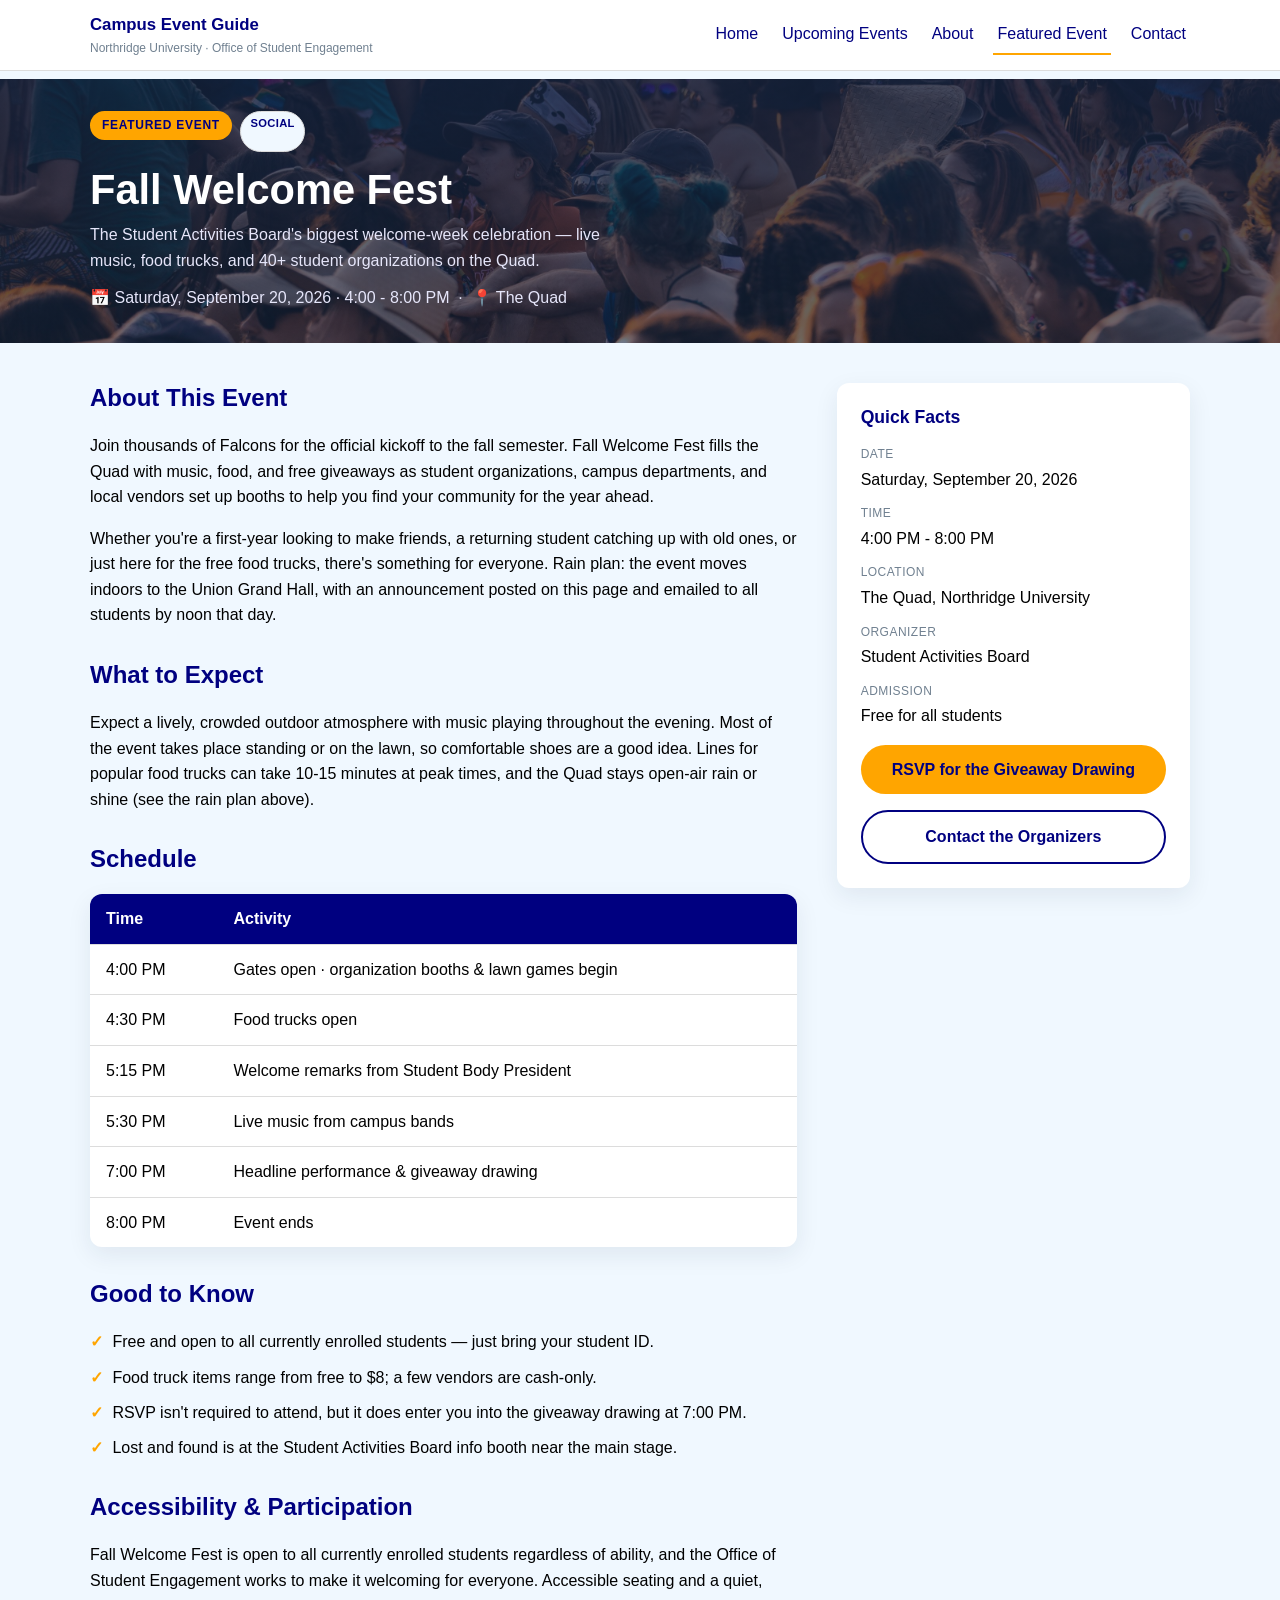
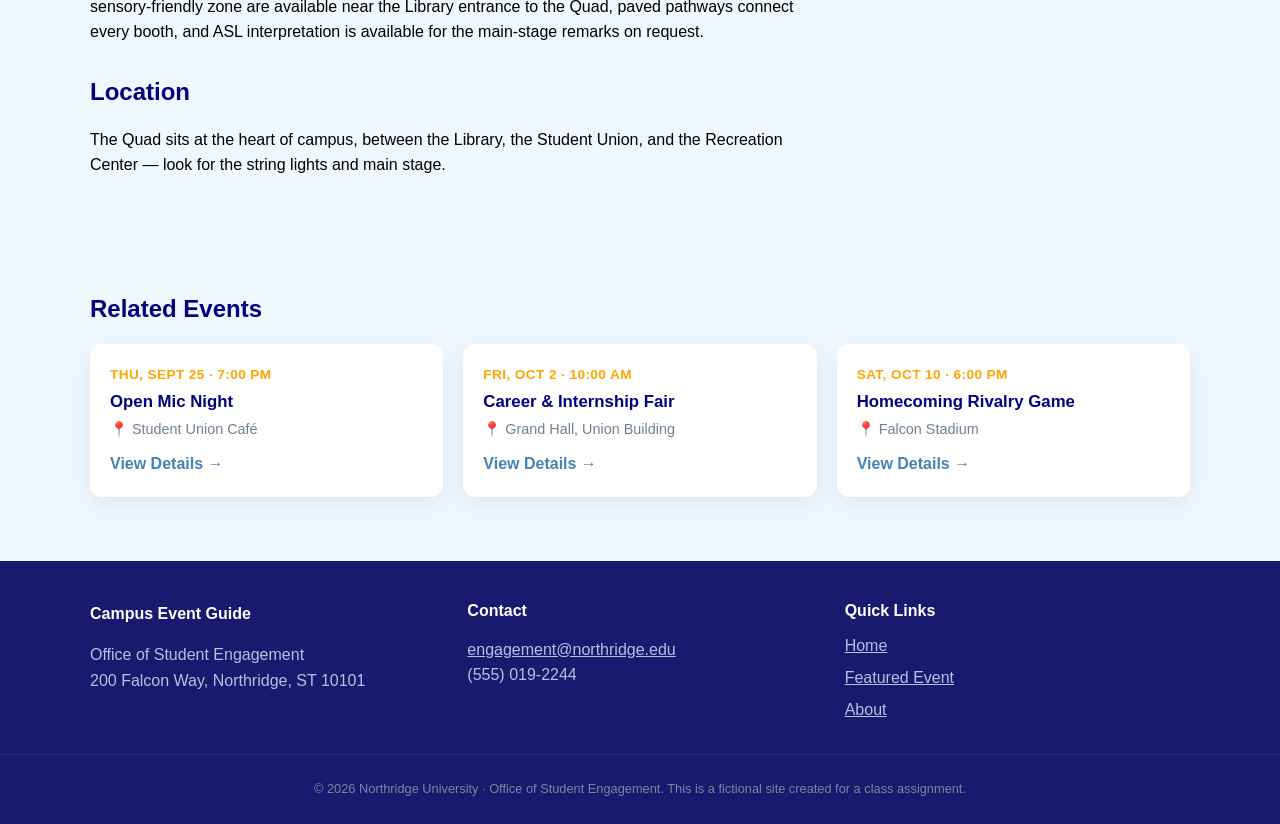
==== commit 2c6bda58: "Wrote README, made more changes to CSS" ====
--- a/event.html
+++ b/event.html
@@ -5,9 +5,6 @@
   <meta name="viewport" content="width=device-width, initial-scale=1.0">
   <title>Fall Welcome Fest | Campus Event Guide</title>
   <meta name="description" content="Details for the Fall Welcome Fest on the Quad — schedule, location, and everything you need to know, from the Northridge University Office of Student Engagement.">
-  <link rel="preconnect" href="https://fonts.googleapis.com">
-  <link rel="preconnect" href="https://fonts.gstatic.com" crossorigin>
-  <link href="https://fonts.googleapis.com/css2?family=Inter:wght@400;500;600&family=Poppins:wght@600;700&display=swap" rel="stylesheet">
   <link rel="stylesheet" href="css/styles.css">
 </head>
 <body>
@@ -34,13 +31,6 @@
   </header>
 
   <main id="main">
-    <nav class="breadcrumb container" aria-label="Breadcrumb">
-      <ol>
-        <li><a href="index.html">Home</a></li>
-        <li aria-current="page">Fall Welcome Fest</li>
-      </ol>
-    </nav>
-
     <section class="event-hero">
       <figure class="hero-media">
         <img class="event-hero-img" src="images/welcome-fest.jpg" alt="Wide view of festival tents and string lights on the Quad during Fall Welcome Fest">
@@ -54,7 +44,7 @@
         </div>
         <h1>Fall Welcome Fest</h1>
         <p class="event-hero-lede">The Student Activities Board's biggest welcome-week celebration — live music, food trucks, and 40+ student organizations on the Quad.</p>
-        <p class="event-hero-meta">📅 <time datetime="2026-09-20T16:00">Saturday, September 20, 2026 · 4:00 – 8:00 PM</time> &nbsp;·&nbsp; 📍 The Quad</p>
+        <p class="event-hero-meta">📅 <time datetime="2026-09-20T16:00">Saturday, September 20, 2026 · 4:00 - 8:00 PM</time> &nbsp;·&nbsp; 📍 The Quad</p>
       </div>
     </section>
 
@@ -66,7 +56,7 @@
           <p>Whether you're a first-year looking to make friends, a returning student catching up with old ones, or just here for the free food trucks, there's something for everyone. Rain plan: the event moves indoors to the Union Grand Hall, with an announcement posted on this page and emailed to all students by noon that day.</p>
 
           <h2>What to Expect</h2>
-          <p>Expect a lively, crowded outdoor atmosphere with music playing throughout the evening. Most of the event takes place standing or on the lawn, so comfortable shoes are a good idea. Lines for popular food trucks can take 10–15 minutes at peak times, and the Quad stays open-air rain or shine (see the rain plan above).</p>
+          <p>Expect a lively, crowded outdoor atmosphere with music playing throughout the evening. Most of the event takes place standing or on the lawn, so comfortable shoes are a good idea. Lines for popular food trucks can take 10-15 minutes at peak times, and the Quad stays open-air rain or shine (see the rain plan above).</p>
 
           <h2>Schedule</h2>
           <table class="schedule-table">
@@ -109,7 +99,7 @@
               <dt>Date</dt>
               <dd><time datetime="2026-09-20">Saturday, September 20, 2026</time></dd>
               <dt>Time</dt>
-              <dd><time datetime="16:00">4:00 PM</time> – <time datetime="20:00">8:00 PM</time></dd>
+              <dd><time datetime="16:00">4:00 PM</time> - <time datetime="20:00">8:00 PM</time></dd>
               <dt>Location</dt>
               <dd>The Quad, Northridge University</dd>
               <dt>Organizer</dt>
--- a/css/styles.css
+++ b/css/styles.css
@@ -1,34 +1,16 @@
-:root {
-  --color-navy: #14213D;
-  --color-navy-light: #2A4E7C;
-  --color-gold: #FCA311;
-  --color-bg: #F4F6FA;
-  --color-surface: #FFFFFF;
-  --color-text: #1A1A1A;
-  --color-text-muted: #4B5568;
-  --color-border: #DCE3EF;
-
-  --font-heading: "Poppins", "Segoe UI", Arial, sans-serif;
-  --font-body: "Inter", "Segoe UI", Arial, sans-serif;
-
-  --radius: 12px;
-  --shadow: 0 8px 24px rgba(20, 33, 61, 0.08);
-  --container-width: 1140px;
-}
-
 *, *::before, *::after { box-sizing: border-box; }
 html { scroll-behavior: smooth; }
 body {
   margin: 0;
-  font-family: var(--font-body);
-  color: var(--color-text);
-  background: var(--color-bg);
+  font-family: "Segoe UI", Arial, sans-serif;
+  color: black;
+  background: aliceblue;
   line-height: 1.6;
 }
 img { max-width: 100%; display: block; }
 figure { margin: 0; }
-a { color: var(--color-navy-light); }
-h1, h2, h3 { font-family: var(--font-heading); color: var(--color-navy); line-height: 1.25; }
+a { color: steelblue; }
+h1, h2, h3 { font-family: "Segoe UI", Arial, sans-serif; color: navy; line-height: 1.25; }
 ul { margin: 0; padding: 0; list-style: none; }
 
 .sr-only {
@@ -45,8 +27,8 @@
   position: absolute;
   left: -999px;
   top: 0;
-  background: var(--color-gold);
-  color: var(--color-navy);
+  background: orange;
+  color: navy;
   padding: 0.75rem 1.25rem;
   font-weight: 600;
   z-index: 100;
@@ -57,20 +39,20 @@
 }
 
 :focus-visible {
-  outline: 3px solid var(--color-gold);
+  outline: 3px solid orange;
   outline-offset: 2px;
 }
 
 .container {
   width: 100%;
-  max-width: var(--container-width);
+  max-width: 1140px;
   margin-inline: auto;
   padding-inline: 1.25rem;
 }
 
 .btn {
   display: inline-block;
-  font-family: var(--font-heading);
+  font-family: "Segoe UI", Arial, sans-serif;
   font-weight: 600;
   text-decoration: none;
   padding: 0.75rem 1.5rem;
@@ -78,25 +60,25 @@
   transition: transform 0.15s ease, box-shadow 0.15s ease;
 }
 .btn-primary {
-  background: var(--color-gold);
-  color: var(--color-navy);
-}
-.btn-primary:hover { transform: translateY(-2px); box-shadow: var(--shadow); }
+  background: orange;
+  color: navy;
+}
+.btn-primary:hover { transform: translateY(-2px); box-shadow: 0 8px 24px rgba(20, 33, 61, 0.08); }
 .btn-ghost {
   background: transparent;
-  color: var(--color-surface);
-  border: 2px solid var(--color-surface);
+  color: white;
+  border: 2px solid white;
 }
 .btn-ghost:hover { background: rgba(255,255,255,0.12); }
 .event-details .btn-ghost {
-  color: var(--color-navy);
-  border-color: var(--color-navy);
+  color: navy;
+  border-color: navy;
 }
 .btn-block { display: block; text-align: center; margin-top: 1rem; }
 
 .site-header {
-  background: var(--color-surface);
-  border-bottom: 1px solid var(--color-border);
+  background: white;
+  border-bottom: 1px solid gainsboro;
   position: sticky;
   top: 0;
   z-index: 50;
@@ -112,11 +94,11 @@
   align-items: center;
   gap: 0.75rem;
   text-decoration: none;
-  color: var(--color-navy);
+  color: navy;
 }
 .brand-text { display: flex; flex-direction: column; }
-.brand-text strong { font-family: var(--font-heading); font-size: 1.05rem; }
-.brand-text small { color: var(--color-text-muted); font-size: 0.75rem; }
+.brand-text strong { font-family: "Segoe UI", Arial, sans-serif; font-size: 1.05rem; }
+.brand-text small { color: slategray; font-size: 0.75rem; }
 
 .site-nav ul {
   display: flex;
@@ -127,19 +109,19 @@
   display: inline-block;
   padding: 0.4rem 0.25rem;
   text-decoration: none;
-  color: var(--color-navy);
+  color: navy;
   font-weight: 500;
   border-bottom: 2px solid transparent;
 }
 .site-nav a:hover,
 .site-nav a[aria-current="page"] {
-  border-bottom-color: var(--color-gold);
+  border-bottom-color: orange;
 }
 
 .hero {
   position: relative;
-  color: var(--color-surface);
-  background: var(--color-navy);
+  color: white;
+  background: navy;
   overflow: hidden;
 }
 .hero-bg {
@@ -166,18 +148,18 @@
   text-transform: uppercase;
   letter-spacing: 0.08em;
   font-weight: 600;
-  color: var(--color-gold);
+  color: orange;
   font-size: 0.85rem;
   margin: 0 0 0.5rem;
 }
 .hero h1 {
-  color: var(--color-surface);
+  color: white;
   font-size: 2rem;
   margin: 0 0 1rem;
 }
 .hero-lede {
   font-size: 1.05rem;
-  color: #E9EEF6;
+  color: lavender;
   margin: 0 0 1.75rem;
 }
 .hero-actions {
@@ -190,9 +172,9 @@
   padding-block: 3rem;
 }
 .featured-card {
-  background: var(--color-surface);
-  border-radius: var(--radius);
-  box-shadow: var(--shadow);
+  background: white;
+  border-radius: 12px;
+  box-shadow: 0 8px 24px rgba(20, 33, 61, 0.08);
   overflow: hidden;
   display: grid;
   grid-template-columns: 1fr;
@@ -200,8 +182,8 @@
 .featured-content { padding: 1.75rem; }
 .tag {
   display: inline-block;
-  background: var(--color-gold);
-  color: var(--color-navy);
+  background: orange;
+  color: navy;
   font-weight: 700;
   font-size: 0.75rem;
   text-transform: uppercase;
@@ -215,13 +197,13 @@
   display: grid;
   gap: 0.35rem;
   margin: 0 0 1rem;
-  color: var(--color-text-muted);
+  color: slategray;
 }
 .featured-content p { margin: 0 0 1.25rem; }
 
 .events { padding-block: 1rem 3.5rem; }
 .events h2 { margin-bottom: 0.4rem; }
-.section-lede { color: var(--color-text-muted); margin: 0 0 1.75rem; }
+.section-lede { color: slategray; margin: 0 0 1.75rem; }
 
 .event-grid {
   display: grid;
@@ -232,9 +214,9 @@
 .event-card {
   flex: 1 1 auto;
   width: 100%;
-  background: var(--color-surface);
-  border-radius: var(--radius);
-  box-shadow: var(--shadow);
+  background: white;
+  border-radius: 12px;
+  box-shadow: 0 8px 24px rgba(20, 33, 61, 0.08);
   overflow: hidden;
   display: flex;
   flex-direction: column;
@@ -243,7 +225,7 @@
 .event-card-media img { width: 100%; height: 170px; object-fit: cover; }
 .event-card-body { padding: 1.25rem; display: flex; flex-direction: column; flex-grow: 1; }
 .event-date {
-  color: var(--color-gold);
+  color: orange;
   font-weight: 700;
   font-size: 0.85rem;
   text-transform: uppercase;
@@ -252,9 +234,9 @@
 }
 .category-tag {
   flex-shrink: 0;
-  background: var(--color-bg);
-  color: var(--color-navy);
-  border: 1px solid var(--color-border);
+  background: aliceblue;
+  color: navy;
+  border: 1px solid gainsboro;
   font-size: 0.7rem;
   font-weight: 600;
   text-transform: uppercase;
@@ -267,10 +249,10 @@
   top: 0.75rem;
   right: 0.75rem;
   background: rgba(255, 255, 255, 0.92);
-  box-shadow: var(--shadow);
+  box-shadow: 0 8px 24px rgba(20, 33, 61, 0.08);
 }
 .event-card h3 { margin: 0 0 0.35rem; font-size: 1.15rem; }
-.event-location { color: var(--color-text-muted); margin: 0 0 0.6rem; font-size: 0.9rem; }
+.event-location { color: slategray; margin: 0 0 0.6rem; font-size: 0.9rem; }
 .event-card-body p:last-of-type { margin-bottom: 1rem; }
 .details-link {
   display: inline-block;
@@ -280,14 +262,14 @@
 }
 .details-link:hover { text-decoration: underline; }
 
-.about { padding-block: 3.5rem; background: var(--color-navy); color: #E9EEF6; }
-.about h2 { color: var(--color-surface); }
+.about { padding-block: 3.5rem; background: navy; color: lavender; }
+.about h2 { color: white; }
 .about-inner { max-width: 800px; }
 .about-benefits { margin-top: 1.5rem; }
 
 .site-footer {
-  background: #0F1B33;
-  color: #C9D3E5;
+  background: midnightblue;
+  color: lightsteelblue;
   padding-block: 2.5rem 1.5rem;
 }
 .footer-inner {
@@ -295,28 +277,23 @@
   gap: 2rem;
   grid-template-columns: 1fr;
 }
-.site-footer .brand { color: var(--color-surface); margin-bottom: 0.75rem; }
-.site-footer h3 { color: var(--color-surface); font-size: 1rem; margin: 0 0 0.75rem; }
-.site-footer a { color: #C9D3E5; }
+.site-footer .brand { color: white; margin-bottom: 0.75rem; }
+.site-footer h3 { color: white; font-size: 1rem; margin: 0 0 0.75rem; }
+.site-footer a { color: lightsteelblue; }
 .footer-links { display: grid; gap: 0.4rem; }
 .copyright {
   text-align: center;
   font-size: 0.8rem;
-  color: #8592AC;
+  color: lightslategray;
   margin: 2rem 0 0;
   padding-top: 1.5rem;
   border-top: 1px solid rgba(255,255,255,0.08);
 }
 
-.breadcrumb { padding-block: 1rem 0; }
-.breadcrumb ol { display: flex; gap: 0.5rem; flex-wrap: wrap; font-size: 0.9rem; color: var(--color-text-muted); }
-.breadcrumb li:not(:last-child)::after { content: "/"; margin-left: 0.5rem; }
-.breadcrumb a { text-decoration: none; }
-
 .event-hero {
   position: relative;
-  color: var(--color-surface);
-  background: var(--color-navy);
+  color: white;
+  background: navy;
   overflow: hidden;
   margin-top: 0.5rem;
 }
@@ -330,9 +307,9 @@
 }
 .event-hero-content { position: relative; z-index: 2; padding-block: 2rem; }
 .event-hero-tags { display: flex; flex-wrap: wrap; gap: 0.5rem; margin-bottom: 0.75rem; }
-.event-hero-content h1 { color: var(--color-surface); font-size: 1.9rem; margin: 0.4rem 0; }
-.event-hero-lede { max-width: 560px; color: #E9EEF6; margin: 0 0 0.75rem; }
-.event-hero-meta { max-width: 560px; color: #E9EEF6; margin: 0; font-weight: 500; }
+.event-hero-content h1 { color: white; font-size: 1.9rem; margin: 0.4rem 0; }
+.event-hero-lede { max-width: 560px; color: lavender; margin: 0 0 0.75rem; }
+.event-hero-meta { max-width: 560px; color: lavender; margin: 0; font-weight: 500; }
 
 .event-details { padding-block: 2.5rem 4rem; }
 .event-details-grid {
@@ -346,17 +323,17 @@
 .schedule-table {
   width: 100%;
   border-collapse: collapse;
-  background: var(--color-surface);
-  border-radius: var(--radius);
-  overflow: hidden;
-  box-shadow: var(--shadow);
+  background: white;
+  border-radius: 12px;
+  overflow: hidden;
+  box-shadow: 0 8px 24px rgba(20, 33, 61, 0.08);
 }
 .schedule-table th, .schedule-table td {
   text-align: left;
   padding: 0.75rem 1rem;
-  border-bottom: 1px solid var(--color-border);
-}
-.schedule-table th { background: var(--color-navy); color: var(--color-surface); }
+  border-bottom: 1px solid gainsboro;
+}
+.schedule-table th { background: navy; color: white; }
 .schedule-table tr:last-child td { border-bottom: none; }
 
 .info-list { display: grid; gap: 0.6rem; }
@@ -368,15 +345,15 @@
   content: "✓";
   position: absolute;
   left: 0;
-  color: var(--color-gold);
+  color: orange;
   font-weight: 700;
 }
 
 .event-sidebar { display: grid; gap: 1.5rem; align-content: start; }
 .fact-card {
-  background: var(--color-surface);
-  border-radius: var(--radius);
-  box-shadow: var(--shadow);
+  background: white;
+  border-radius: 12px;
+  box-shadow: 0 8px 24px rgba(20, 33, 61, 0.08);
   padding: 1.5rem;
 }
 .fact-card h2 { font-size: 1.1rem; margin: 0 0 1rem; }
@@ -385,7 +362,7 @@
   font-size: 0.75rem;
   text-transform: uppercase;
   letter-spacing: 0.04em;
-  color: var(--color-text-muted);
+  color: slategray;
   margin-top: 0.75rem;
 }
 .fact-card dt:first-child { margin-top: 0; }
@@ -401,9 +378,9 @@
 .related-events-list > li { flex: 1 1 220px; }
 .related-event-card {
   height: 100%;
-  background: var(--color-surface);
-  border-radius: var(--radius);
-  box-shadow: var(--shadow);
+  background: white;
+  border-radius: 12px;
+  box-shadow: 0 8px 24px rgba(20, 33, 61, 0.08);
   padding: 1.25rem;
 }
 .related-event-card h3 { margin: 0 0 0.35rem; font-size: 1.05rem; }
